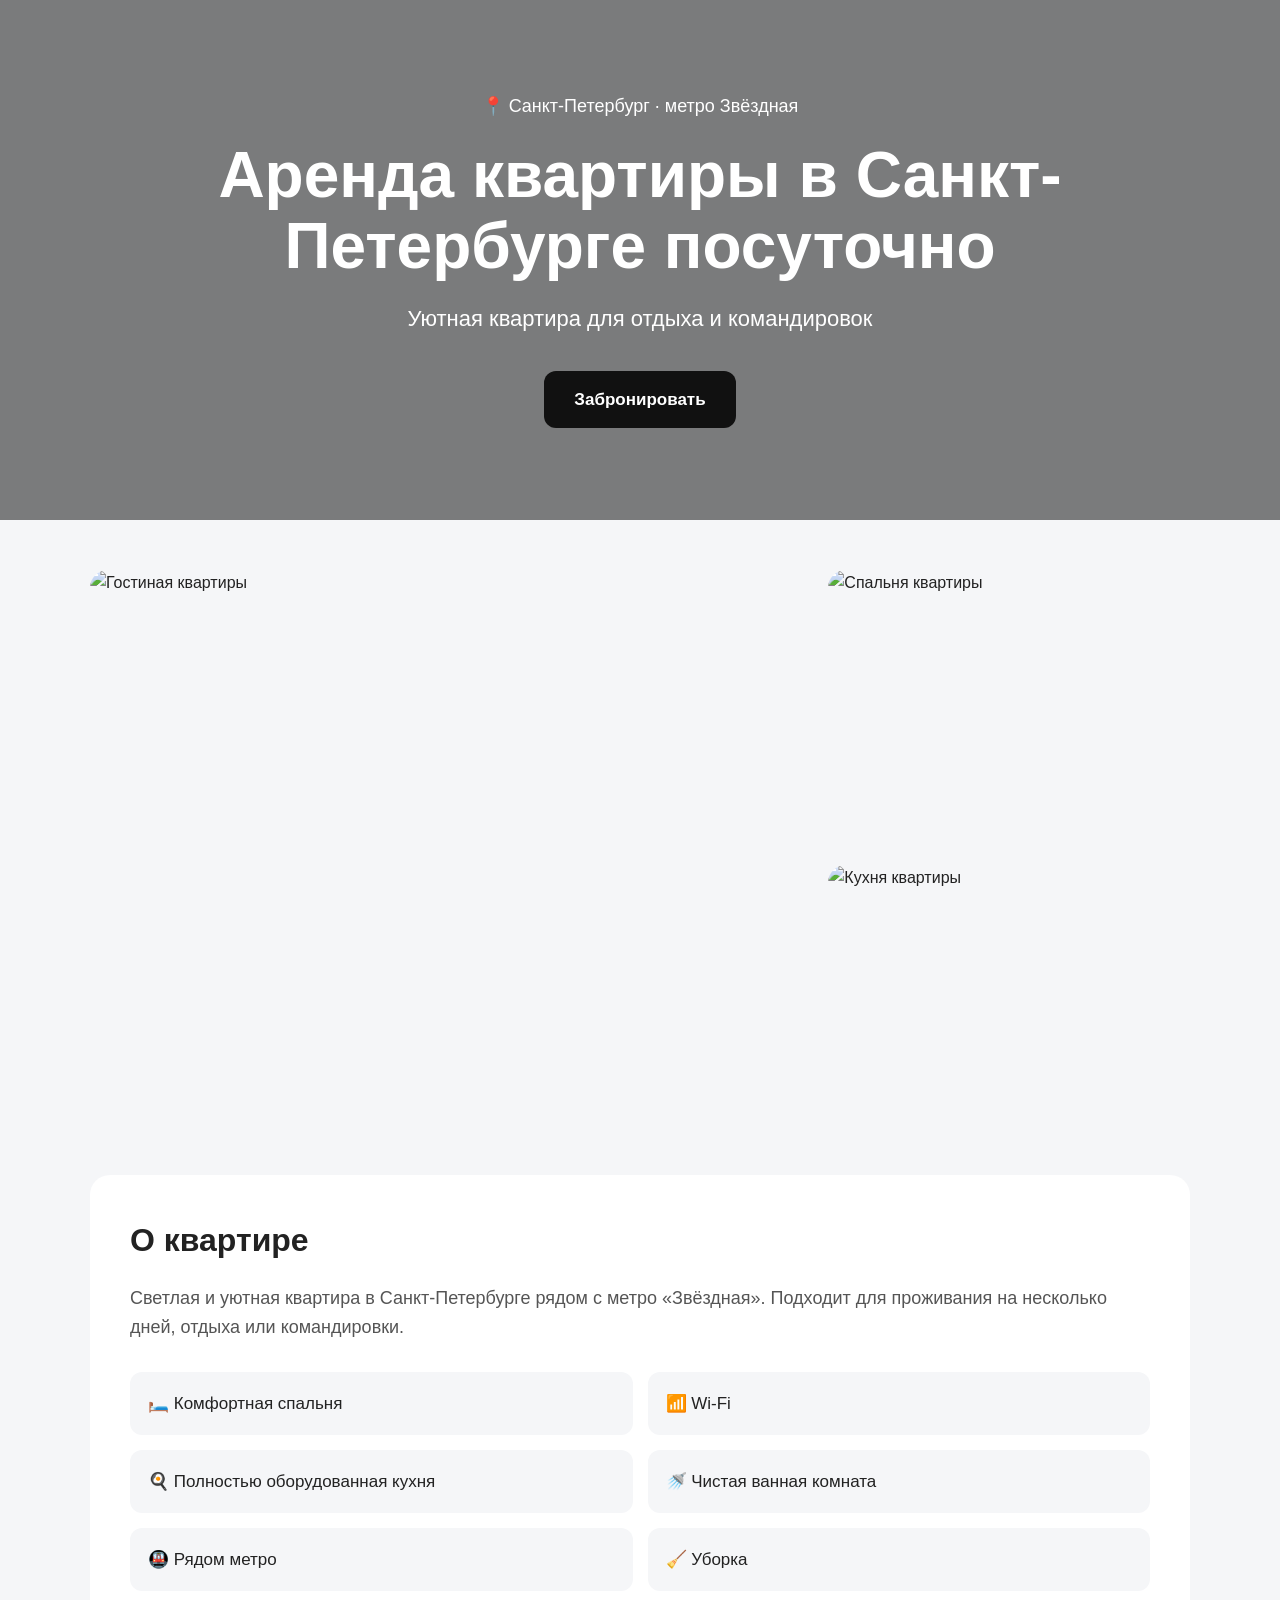
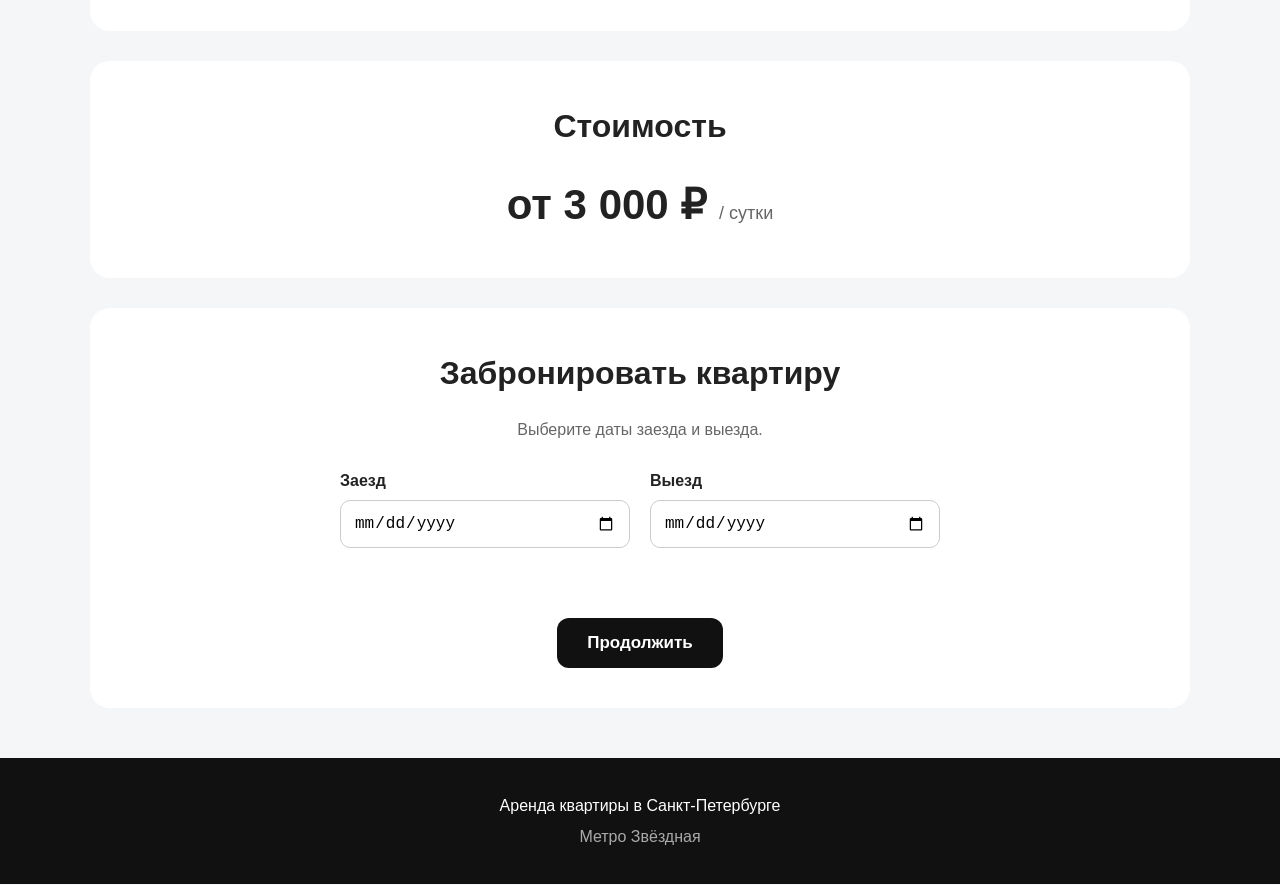
==== index.html @ 83e3b422 "Add files via upload" ====
<!DOCTYPE html>
<html lang="ru">
<head>
  <meta charset="UTF-8">
  <meta name="viewport" content="width=device-width, initial-scale=1.0">
  <title>Аренда квартиры в Санкт-Петербурге посуточно</title>
  <link rel="stylesheet" href="style.css">
</head>

<body>

  <header class="hero">
    <div class="container">
      <p class="location">📍 Санкт-Петербург · метро Звёздная</p>

      <h1>Аренда квартиры в Санкт-Петербурге посуточно</h1>

      <p class="subtitle">
        Уютная квартира для отдыха и командировок
      </p>

      <a href="#booking" class="btn">Забронировать</a>
    </div>
  </header>

  <main>

    <section class="gallery container">
      <img src="https://images.unsplash.com/photo-1522708323590-d24dbb6b0267?auto=format&fit=crop&w=1200&q=80" alt="Гостиная квартиры">
      <img src="https://images.unsplash.com/photo-1505693416388-ac5ce068fe85?auto=format&fit=crop&w=1200&q=80" alt="Спальня квартиры">
      <img src="https://images.unsplash.com/photo-1556912173-46c336c7fd55?auto=format&fit=crop&w=1200&q=80" alt="Кухня квартиры">
    </section>

    <section class="about container">
      <h2>О квартире</h2>

      <p>
        Светлая и уютная квартира в Санкт-Петербурге рядом с метро
        «Звёздная». Подходит для проживания на несколько дней,
        отдыха или командировки.
      </p>

      <div class="features">
        <div>🛏️ Комфортная спальня</div>
        <div>📶 Wi-Fi</div>
        <div>🍳 Полностью оборудованная кухня</div>
        <div>🚿 Чистая ванная комната</div>
        <div>🚇 Рядом метро</div>
        <div>🧹 Уборка</div>
      </div>
    </section>

    <section class="price container">
      <h2>Стоимость</h2>
      <div class="price-value">от 3 000 ₽ <span>/ сутки</span></div>
    </section>

    <section class="booking container" id="booking">
      <h2>Забронировать квартиру</h2>

      <p>
        Выберите даты заезда и выезда.
      </p>

      <div class="date-fields">
        <label>
          Заезд
          <input type="date" id="checkin">
        </label>

        <label>
          Выезд
          <input type="date" id="checkout">
        </label>
      </div>

      <div id="booking-result" class="booking-result"></div>

      <button class="btn" id="book-button">
        Продолжить
      </button>
    </section>

  </main>

  <footer>
    <div class="container">
      <p>Аренда квартиры в Санкт-Петербурге</p>
      <p>Метро Звёздная</p>
    </div>
  </footer>

  <script src="script.js"></script>

</body>
</html>
---- style.css ----
* {
  box-sizing: border-box;
  margin: 0;
  padding: 0;
}

html {
  scroll-behavior: smooth;
}

body {
  font-family: Arial, sans-serif;
  background: #f5f6f8;
  color: #222;
  line-height: 1.6;
}

.container {
  width: min(1100px, 92%);
  margin: 0 auto;
}

/* Главный экран */

.hero {
  min-height: 520px;
  display: flex;
  align-items: center;
  text-align: center;
  color: white;
  background:
    linear-gradient(rgba(0, 0, 0, 0.5), rgba(0, 0, 0, 0.5)),
    url("https://images.unsplash.com/photo-1600607687920-4e2a09cf159d?auto=format&fit=crop&w=1800&q=80")
    center / cover;
}

.hero .container {
  padding: 60px 0;
}

.location {
  font-size: 18px;
  margin-bottom: 20px;
}

h1 {
  font-size: clamp(36px, 6vw, 64px);
  line-height: 1.1;
  margin-bottom: 20px;
}

.subtitle {
  font-size: 22px;
  margin-bottom: 35px;
}

/* Кнопки */

.btn {
  display: inline-block;
  border: none;
  border-radius: 12px;
  padding: 15px 30px;
  background: #111;
  color: white;
  font-size: 17px;
  font-weight: bold;
  text-decoration: none;
  cursor: pointer;
  transition: 0.2s;
}

.btn:hover {
  transform: translateY(-2px);
  opacity: 0.9;
}

/* Галерея */

.gallery {
  display: grid;
  grid-template-columns: 2fr 1fr;
  gap: 15px;
  padding-top: 50px;
}

.gallery img {
  width: 100%;
  height: 280px;
  object-fit: cover;
  border-radius: 18px;
}

.gallery img:first-child {
  grid-row: span 2;
  height: 575px;
}

/* Общие секции */

.about,
.price,
.booking {
  background: white;
  border-radius: 20px;
  padding: 40px;
  margin-top: 30px;
}

h2 {
  font-size: 32px;
  margin-bottom: 18px;
}

.about p {
  font-size: 18px;
  color: #555;
}

/* Удобства */

.features {
  display: grid;
  grid-template-columns: repeat(2, 1fr);
  gap: 15px;
  margin-top: 30px;
}

.features div {
  padding: 18px;
  background: #f5f6f8;
  border-radius: 12px;
  font-size: 17px;
}

/* Цена */

.price {
  text-align: center;
}

.price-value {
  font-size: 42px;
  font-weight: bold;
}

.price-value span {
  font-size: 18px;
  font-weight: normal;
  color: #666;
}

/* Бронирование */

.booking {
  text-align: center;
  margin-bottom: 50px;
}

.booking > p {
  color: #666;
  margin-bottom: 25px;
}

.date-fields {
  display: grid;
  grid-template-columns: 1fr 1fr;
  gap: 20px;
  max-width: 600px;
  margin: 0 auto 25px;
  text-align: left;
}

.date-fields label {
  font-weight: bold;
}

.date-fields input {
  display: block;
  width: 100%;
  margin-top: 7px;
  padding: 13px;
  border: 1px solid #ccc;
  border-radius: 10px;
  font-size: 16px;
}

.booking-result {
  min-height: 25px;
  margin-bottom: 20px;
  font-weight: bold;
}

/* Подвал */

footer {
  padding: 35px 0;
  text-align: center;
  background: #111;
  color: white;
}

footer p + p {
  color: #aaa;
  margin-top: 5px;
}

/* Телефон */

@media (max-width: 700px) {
  .hero {
    min-height: 500px;
  }

  .subtitle {
    font-size: 18px;
  }

  .gallery {
    grid-template-columns: 1fr;
  }

  .gallery img,
  .gallery img:first-child {
    height: 250px;
    grid-row: auto;
  }

  .about,
  .price,
  .booking {
    padding: 25px;
  }

  .features {
    grid-template-columns: 1fr;
  }

  .date-fields {
    grid-template-columns: 1fr;
  }

  .price-value {
    font-size: 34px;
  }
}
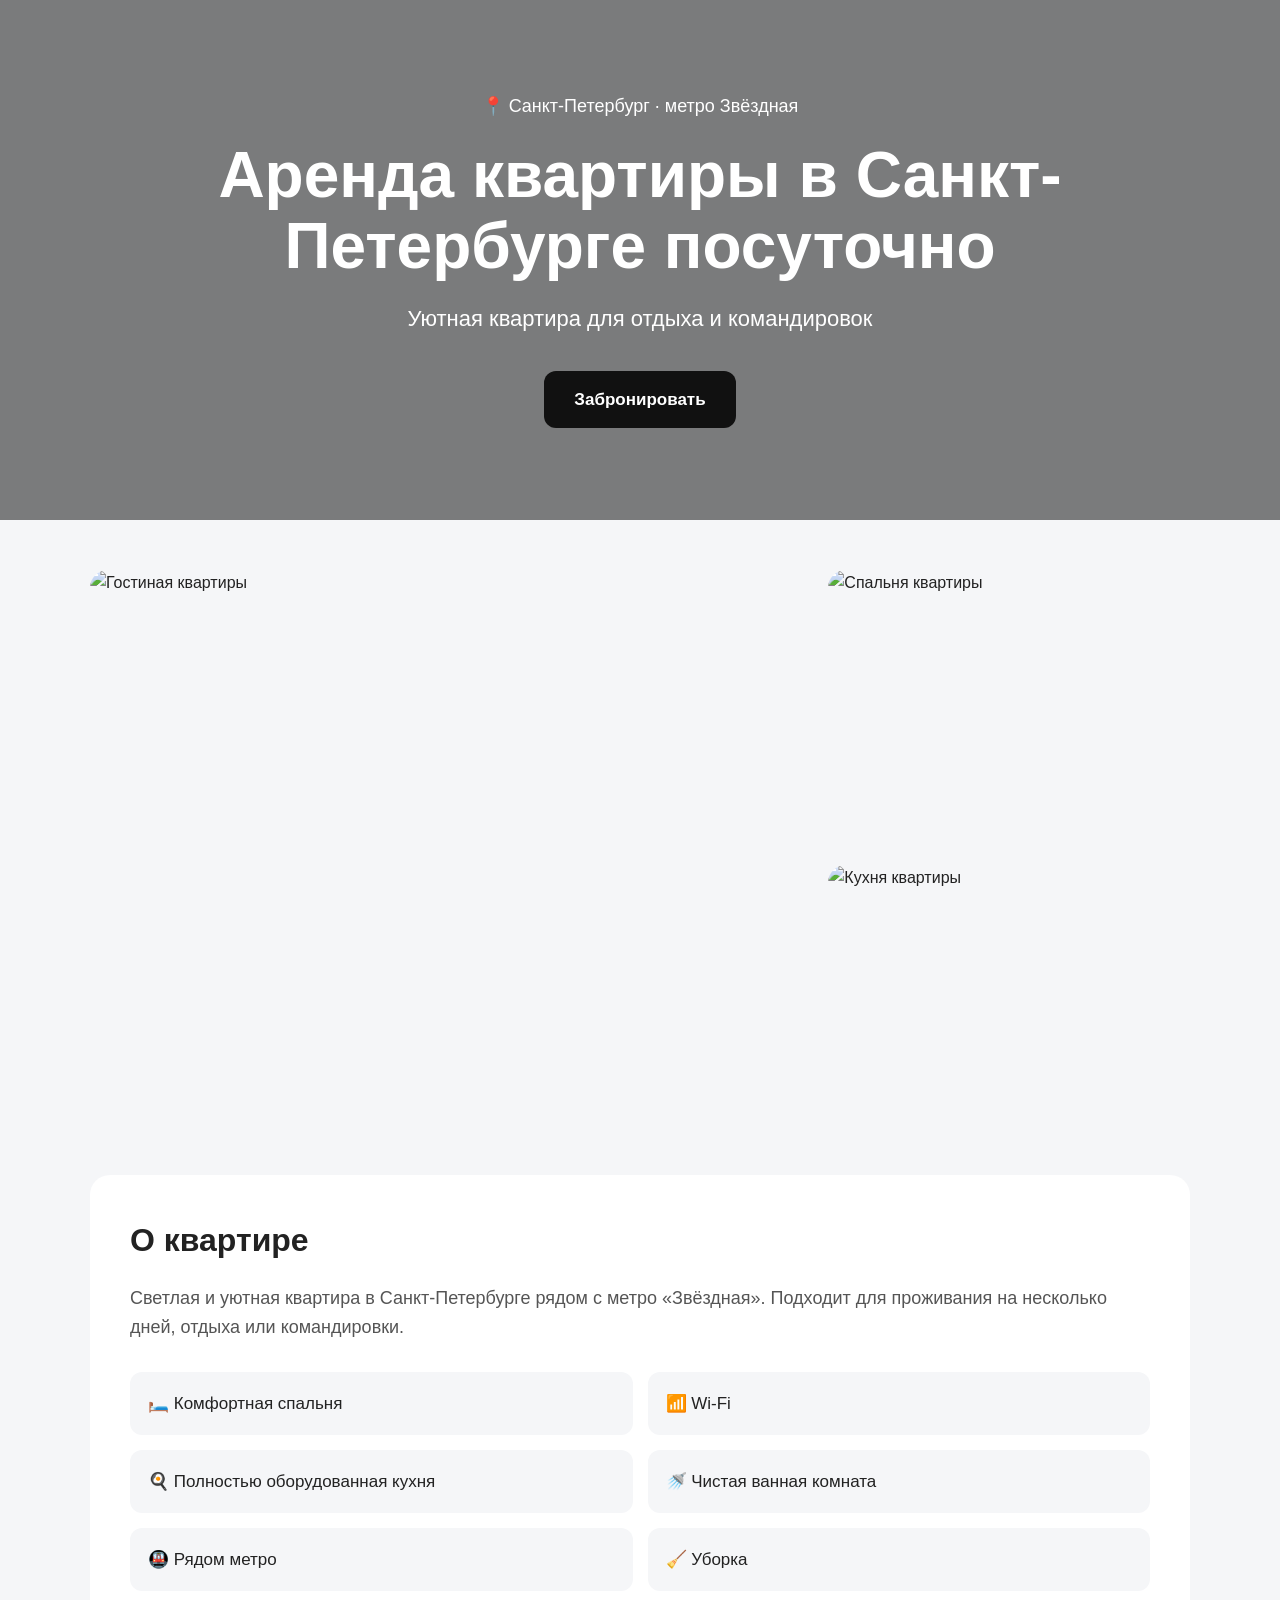
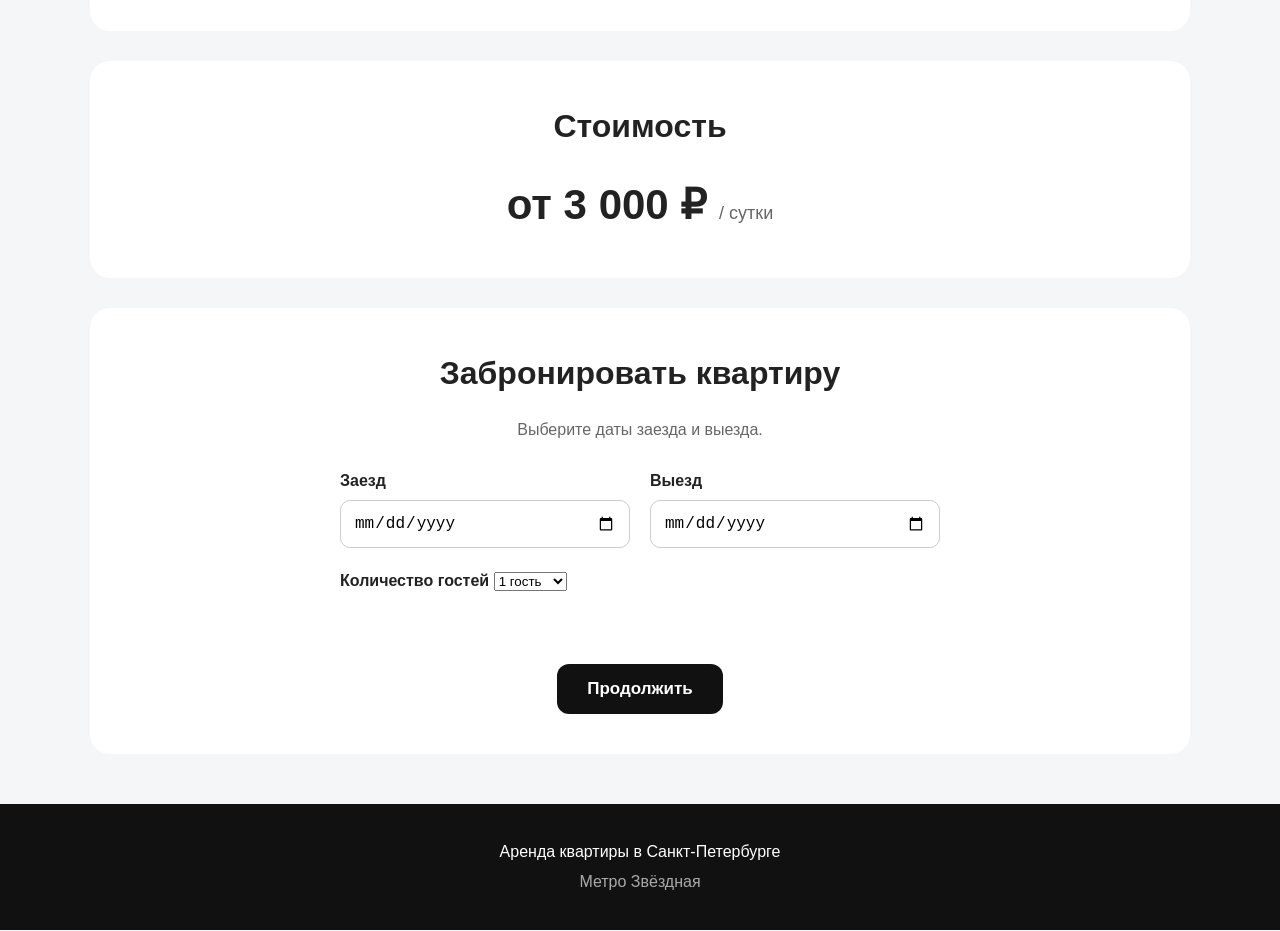
==== commit e63e7506: "Update index.html" ====
--- a/index.html
+++ b/index.html
@@ -63,16 +63,28 @@
       </p>
 
       <div class="date-fields">
-        <label>
-          Заезд
-          <input type="date" id="checkin">
-        </label>
+  <label>
+    Заезд
+    <input type="date" id="checkin">
+  </label>
 
-        <label>
-          Выезд
-          <input type="date" id="checkout">
-        </label>
-      </div>
+  <label>
+    Выезд
+    <input type="date" id="checkout">
+  </label>
+
+  <label>
+    Количество гостей
+    <select id="guests">
+      <option value="1">1 гость</option>
+      <option value="2">2 гостя</option>
+      <option value="3">3 гостя</option>
+      <option value="4">4 гостя</option>
+      <option value="5">5 гостей</option>
+      <option value="6">6 гостей</option>
+    </select>
+  </label>
+</div>
 
       <div id="booking-result" class="booking-result"></div>
 
@@ -93,4 +105,4 @@
   <script src="script.js"></script>
 
 </body>
-</html>+</html>
--- a/style.css
+++ b/style.css
@@ -243,4 +243,68 @@
   .price-value {
     font-size: 34px;
   }
-}+}
+/* Исправление окна бронирования */
+
+.modal {
+  position: fixed !important;
+  top: 0 !important;
+  left: 0 !important;
+  right: 0 !important;
+  bottom: 0 !important;
+  width: 100vw !important;
+  height: 100vh !important;
+
+  display: flex !important;
+  align-items: center !important;
+  justify-content: center !important;
+
+  padding: 20px !important;
+  background: rgba(0, 0, 0, 0.65) !important;
+
+  z-index: 99999 !important;
+}
+
+.modal-content {
+  position: relative !important;
+
+  width: min(480px, 100%) !important;
+  max-height: 90vh !important;
+
+  overflow-y: auto !important;
+
+  background: white !important;
+  border-radius: 24px !important;
+
+  padding: 30px !important;
+
+  box-shadow: 0 20px 60px rgba(0, 0, 0, 0.3) !important;
+}
+
+.modal-close {
+  position: absolute !important;
+  top: 10px !important;
+  right: 15px !important;
+
+  width: 40px !important;
+  height: 40px !important;
+
+  border: none !important;
+  border-radius: 50% !important;
+
+  background: #eeeeee !important;
+
+  font-size: 28px !important;
+  cursor: pointer !important;
+}
+
+.modal-title {
+  margin-right: 40px !important;
+}
+
+@media (max-width: 600px) {
+  .modal-content {
+    width: 100% !important;
+    padding: 25px 20px !important;
+  }
+}
